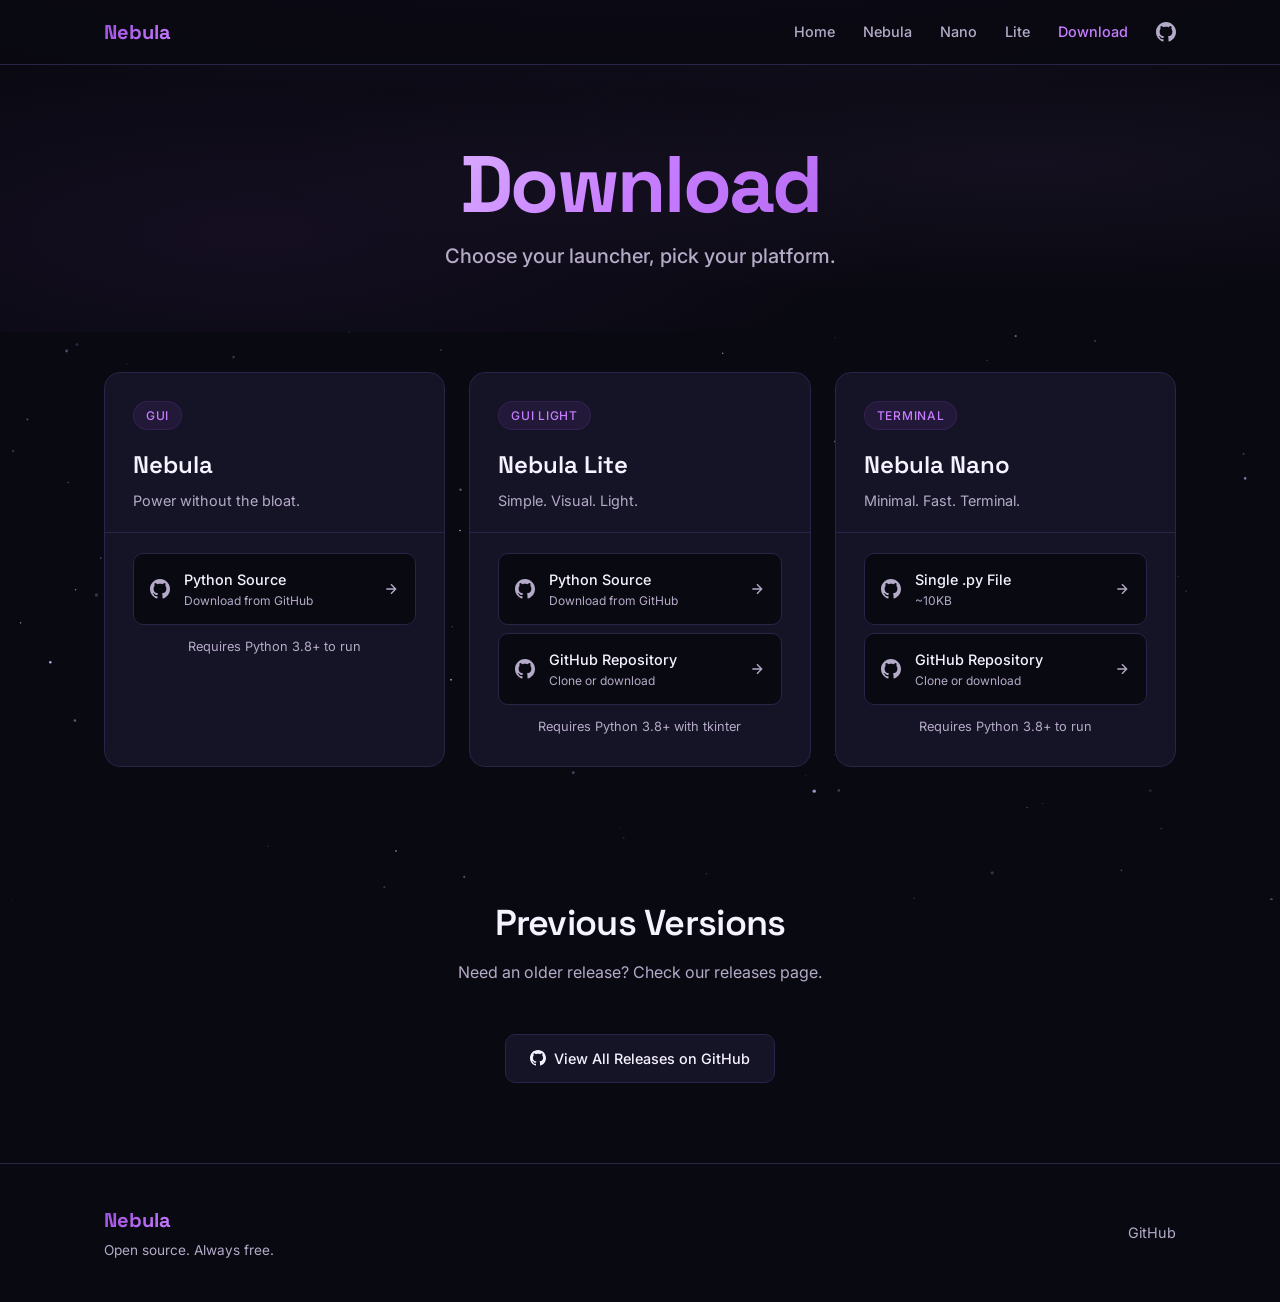
==== pages/download.html @ 5f7c695c "Add download page for Nebula Minecraft Launcher" ====
<!DOCTYPE html>
<html lang="en">
<head>
    <meta charset="UTF-8">
    <meta name="viewport" content="width=device-width, initial-scale=1.0">
    <title>Download Nebula - Minecraft Launcher</title>
    <link rel="preconnect" href="https://fonts.googleapis.com">
    <link rel="preconnect" href="https://fonts.gstatic.com" crossorigin>
    <link href="https://fonts.googleapis.com/css2?family=Inter:wght@400;500;600&family=JetBrains+Mono:wght@400;500&family=Space+Grotesk:wght@500;600;700&display=swap" rel="stylesheet">
    <link rel="stylesheet" href="../style.css">
</head>
<body>
    <canvas id="stars"></canvas>

    <div id="nav-placeholder" data-page="download"></div>

    <header class="download-hero">
        <div class="nebula-bg"></div>
        <div class="container download-hero-content">
            <h1 class="launcher-title">Download</h1>
            <p class="launcher-subtitle">Choose your launcher, pick your platform.</p>
        </div>
    </header>

    <section class="download-section">
        <div class="container">
            <div class="download-grid">
                <div class="download-card">
                    <div class="download-card-header">
                        <div class="card-badge">GUI</div>
                        <h2>Nebula</h2>
                        <p>Power without the bloat.</p>
                    </div>
                    <div class="download-card-body">
                        <div class="platform-list">
                            <a href="#" class="platform-item" data-platform="python">
                                <svg width="20" height="20" viewBox="0 0 24 24" fill="currentColor"><path d="M12 0c-6.626 0-12 5.373-12 12 0 5.302 3.438 9.8 8.207 11.387.599.111.793-.261.793-.577v-2.234c-3.338.726-4.033-1.416-4.033-1.416-.546-1.387-1.333-1.756-1.333-1.756-1.089-.745.083-.729.083-.729 1.205.084 1.839 1.237 1.839 1.237 1.07 1.834 2.807 1.304 3.492.997.107-.775.418-1.305.762-1.604-2.665-.305-5.467-1.334-5.467-5.931 0-1.311.469-2.381 1.236-3.221-.124-.303-.535-1.524.117-3.176 0 0 1.008-.322 3.301 1.23.957-.266 1.983-.399 3.003-.404 1.02.005 2.047.138 3.006.404 2.291-1.552 3.297-1.23 3.297-1.23.653 1.653.242 2.874.118 3.176.77.84 1.235 1.911 1.235 3.221 0 4.609-2.807 5.624-5.479 5.921.43.372.823 1.102.823 2.222v3.293c0 .319.192.694.801.576 4.765-1.589 8.199-6.086 8.199-11.386 0-6.627-5.373-12-12-12z"/></svg>
                                <div>
                                    <span class="platform-name">Python Source</span>
                                    <span class="platform-format">Download from GitHub</span>
                                </div>
                                <svg class="platform-arrow" width="16" height="16" viewBox="0 0 24 24" fill="none" stroke="currentColor" stroke-width="2"><path d="M5 12h14M12 5l7 7-7 7"/></svg>
                            </a>
                        </div>
                        <p class="download-note">Requires Python 3.8+ to run</p>
                    </div>
                </div>

                <div class="download-card">
                    <div class="download-card-header">
                        <div class="card-badge">GUI Light</div>
                        <h2>Nebula Lite</h2>
                        <p>Simple. Visual. Light.</p>
                    </div>
                    <div class="download-card-body">
                        <div class="platform-list">
                            <a href="#" class="platform-item" data-platform="python">
                                <svg width="20" height="20" viewBox="0 0 24 24" fill="currentColor"><path d="M12 0c-6.626 0-12 5.373-12 12 0 5.302 3.438 9.8 8.207 11.387.599.111.793-.261.793-.577v-2.234c-3.338.726-4.033-1.416-4.033-1.416-.546-1.387-1.333-1.756-1.333-1.756-1.089-.745.083-.729.083-.729 1.205.084 1.839 1.237 1.839 1.237 1.07 1.834 2.807 1.304 3.492.997.107-.775.418-1.305.762-1.604-2.665-.305-5.467-1.334-5.467-5.931 0-1.311.469-2.381 1.236-3.221-.124-.303-.535-1.524.117-3.176 0 0 1.008-.322 3.301 1.23.957-.266 1.983-.399 3.003-.404 1.02.005 2.047.138 3.006.404 2.291-1.552 3.297-1.23 3.297-1.23.653 1.653.242 2.874.118 3.176.77.84 1.235 1.911 1.235 3.221 0 4.609-2.807 5.624-5.479 5.921.43.372.823 1.102.823 2.222v3.293c0 .319.192.694.801.576 4.765-1.589 8.199-6.086 8.199-11.386 0-6.627-5.373-12-12-12z"/></svg>
                                <div>
                                    <span class="platform-name">Python Source</span>
                                    <span class="platform-format">Download from GitHub</span>
                                </div>
                                <svg class="platform-arrow" width="16" height="16" viewBox="0 0 24 24" fill="none" stroke="currentColor" stroke-width="2"><path d="M5 12h14M12 5l7 7-7 7"/></svg>
                            </a>

                            <a href="#" class="platform-item" data-platform="github">
                                <svg width="20" height="20" viewBox="0 0 24 24" fill="currentColor"><path d="M12 0c-6.626 0-12 5.373-12 12 0 5.302 3.438 9.8 8.207 11.387.599.111.793-.261.793-.577v-2.234c-3.338.726-4.033-1.416-4.033-1.416-.546-1.387-1.333-1.756-1.333-1.756-1.089-.745.083-.729.083-.729 1.205.084 1.839 1.237 1.839 1.237 1.07 1.834 2.807 1.304 3.492.997.107-.775.418-1.305.762-1.604-2.665-.305-5.467-1.334-5.467-5.931 0-1.311.469-2.381 1.236-3.221-.124-.303-.535-1.524.117-3.176 0 0 1.008-.322 3.301 1.23.957-.266 1.983-.399 3.003-.404 1.02.005 2.047.138 3.006.404 2.291-1.552 3.297-1.23 3.297-1.23.653 1.653.242 2.874.118 3.176.77.84 1.235 1.911 1.235 3.221 0 4.609-2.807 5.624-5.479 5.921.43.372.823 1.102.823 2.222v3.293c0 .319.192.694.801.576 4.765-1.589 8.199-6.086 8.199-11.386 0-6.627-5.373-12-12-12z"/></svg>
                                <div>
                                    <span class="platform-name">GitHub Repository</span>
                                    <span class="platform-format">Clone or download</span>
                                </div>
                                <svg class="platform-arrow" width="16" height="16" viewBox="0 0 24 24" fill="none" stroke="currentColor" stroke-width="2"><path d="M5 12h14M12 5l7 7-7 7"/></svg>
                            </a>
                        </div>
                        <p class="download-note">Requires Python 3.8+ with tkinter</p>
                    </div>
                </div>

                <div class="download-card">
                    <div class="download-card-header">
                        <div class="card-badge">Terminal</div>
                        <h2>Nebula Nano</h2>
                        <p>Minimal. Fast. Terminal.</p>
                    </div>
                    <div class="download-card-body">
                        <div class="platform-list">
                            <a href="#" class="platform-item" data-platform="python">
                                <svg width="20" height="20" viewBox="0 0 24 24" fill="currentColor"><path d="M12 0c-6.626 0-12 5.373-12 12 0 5.302 3.438 9.8 8.207 11.387.599.111.793-.261.793-.577v-2.234c-3.338.726-4.033-1.416-4.033-1.416-.546-1.387-1.333-1.756-1.333-1.756-1.089-.745.083-.729.083-.729 1.205.084 1.839 1.237 1.839 1.237 1.07 1.834 2.807 1.304 3.492.997.107-.775.418-1.305.762-1.604-2.665-.305-5.467-1.334-5.467-5.931 0-1.311.469-2.381 1.236-3.221-.124-.303-.535-1.524.117-3.176 0 0 1.008-.322 3.301 1.23.957-.266 1.983-.399 3.003-.404 1.02.005 2.047.138 3.006.404 2.291-1.552 3.297-1.23 3.297-1.23.653 1.653.242 2.874.118 3.176.77.84 1.235 1.911 1.235 3.221 0 4.609-2.807 5.624-5.479 5.921.43.372.823 1.102.823 2.222v3.293c0 .319.192.694.801.576 4.765-1.589 8.199-6.086 8.199-11.386 0-6.627-5.373-12-12-12z"/></svg>
                                <div>
                                    <span class="platform-name">Single .py File</span>
                                    <span class="platform-format">~10KB</span>
                                </div>
                                <svg class="platform-arrow" width="16" height="16" viewBox="0 0 24 24" fill="none" stroke="currentColor" stroke-width="2"><path d="M5 12h14M12 5l7 7-7 7"/></svg>
                            </a>

                            <a href="#" class="platform-item" data-platform="github">
                                <svg width="20" height="20" viewBox="0 0 24 24" fill="currentColor"><path d="M12 0c-6.626 0-12 5.373-12 12 0 5.302 3.438 9.8 8.207 11.387.599.111.793-.261.793-.577v-2.234c-3.338.726-4.033-1.416-4.033-1.416-.546-1.387-1.333-1.756-1.333-1.756-1.089-.745.083-.729.083-.729 1.205.084 1.839 1.237 1.839 1.237 1.07 1.834 2.807 1.304 3.492.997.107-.775.418-1.305.762-1.604-2.665-.305-5.467-1.334-5.467-5.931 0-1.311.469-2.381 1.236-3.221-.124-.303-.535-1.524.117-3.176 0 0 1.008-.322 3.301 1.23.957-.266 1.983-.399 3.003-.404 1.02.005 2.047.138 3.006.404 2.291-1.552 3.297-1.23 3.297-1.23.653 1.653.242 2.874.118 3.176.77.84 1.235 1.911 1.235 3.221 0 4.609-2.807 5.624-5.479 5.921.43.372.823 1.102.823 2.222v3.293c0 .319.192.694.801.576 4.765-1.589 8.199-6.086 8.199-11.386 0-6.627-5.373-12-12-12z"/></svg>
                                <div>
                                    <span class="platform-name">GitHub Repository</span>
                                    <span class="platform-format">Clone or download</span>
                                </div>
                                <svg class="platform-arrow" width="16" height="16" viewBox="0 0 24 24" fill="none" stroke="currentColor" stroke-width="2"><path d="M5 12h14M12 5l7 7-7 7"/></svg>
                            </a>
                        </div>
                        <p class="download-note">Requires Python 3.8+ to run</p>
                    </div>
                </div>
            </div>


        </div>
    </section>



    <section class="old-versions-section">
        <div class="container">
            <div class="section-header">
                <h2 class="section-title">Previous Versions</h2>
                <p class="section-subtitle">Need an older release? Check our releases page.</p>
            </div>
            <div class="old-versions-cta">
                <a href="https://github.com" class="btn btn-secondary" target="_blank" rel="noopener">
                    <svg width="16" height="16" viewBox="0 0 24 24" fill="currentColor"><path d="M12 0c-6.626 0-12 5.373-12 12 0 5.302 3.438 9.8 8.207 11.387.599.111.793-.261.793-.577v-2.234c-3.338.726-4.033-1.416-4.033-1.416-.546-1.387-1.333-1.756-1.333-1.756-1.089-.745.083-.729.083-.729 1.205.084 1.839 1.237 1.839 1.237 1.07 1.834 2.807 1.304 3.492.997.107-.775.418-1.305.762-1.604-2.665-.305-5.467-1.334-5.467-5.931 0-1.311.469-2.381 1.236-3.221-.124-.303-.535-1.524.117-3.176 0 0 1.008-.322 3.301 1.23.957-.266 1.983-.399 3.003-.404 1.02.005 2.047.138 3.006.404 2.291-1.552 3.297-1.23 3.297-1.23.653 1.653.242 2.874.118 3.176.77.84 1.235 1.911 1.235 3.221 0 4.609-2.807 5.624-5.479 5.921.43.372.823 1.102.823 2.222v3.293c0 .319.192.694.801.576 4.765-1.589 8.199-6.086 8.199-11.386 0-6.627-5.373-12-12-12z"/></svg>
                    View All Releases on GitHub
                </a>
            </div>
        </div>
    </section>

    <footer class="footer">
        <div class="container footer-content">
            <div class="footer-brand">
                <span class="logo">Nebula</span>
                <p>Open source. Always free.</p>
            </div>
            <div class="footer-links">
                <a href="https://github.com" target="_blank" rel="noopener">GitHub</a>
            </div>
        </div>
    </footer>

    <script src="../nav.js"></script>
    <script src="../script.js"></script>
</body>
</html>
---- style.css ----
*,
*::before,
*::after {
    margin: 0;
    padding: 0;
    box-sizing: border-box;
}

:root {
    --bg: #090911;
    --surface: #151326;
    --primary: #9D4EDD;
    --primary-hover: #B66CFF;
    --accent: #C77DFF;
    --text: #F5F3FF;
    --text-secondary: #B5ABC8;
    --border: #2B2348;
    --font-heading: 'Space Grotesk', sans-serif;
    --font-body: 'Inter', sans-serif;
    --font-mono: 'JetBrains Mono', monospace;
}

html {
    scroll-behavior: smooth;
}

body {
    font-family: var(--font-body);
    background-color: var(--bg);
    color: var(--text);
    line-height: 1.6;
    overflow-x: hidden;
}

#stars {
    position: fixed;
    top: 0;
    left: 0;
    width: 100%;
    height: 100%;
    z-index: 0;
    pointer-events: none;
}

.container {
    max-width: 1120px;
    margin: 0 auto;
    padding: 0 24px;
}

/* Navbar */
.navbar {
    position: fixed;
    top: 0;
    left: 0;
    right: 0;
    z-index: 100;
    background: rgba(9, 9, 17, 0.8);
    backdrop-filter: blur(12px);
    border-bottom: 1px solid var(--border);
}

.nav-content {
    display: flex;
    align-items: center;
    justify-content: space-between;
    height: 64px;
}

.logo {
    font-family: var(--font-heading);
    font-weight: 700;
    font-size: 1.25rem;
    color: var(--text);
    text-decoration: none;
    background: linear-gradient(135deg, var(--primary), var(--accent));
    -webkit-background-clip: text;
    -webkit-text-fill-color: transparent;
    background-clip: text;
}

.nav-links {
    display: flex;
    align-items: center;
    gap: 28px;
}

.nav-links a {
    color: var(--text-secondary);
    text-decoration: none;
    font-size: 0.9rem;
    font-weight: 500;
    transition: color 0.2s;
}

.nav-links a:hover {
    color: var(--text);
}

.nav-github {
    display: flex;
    align-items: center;
    gap: 6px;
}

/* Hero */
.hero {
    position: relative;
    min-height: 100vh;
    display: flex;
    align-items: center;
    padding-top: 64px;
    overflow: hidden;
}

.nebula-bg {
    position: absolute;
    inset: 0;
    background:
        radial-gradient(ellipse 80% 50% at 50% -20%, rgba(157, 78, 221, 0.15), transparent),
        radial-gradient(ellipse 60% 40% at 80% 50%, rgba(199, 125, 255, 0.06), transparent),
        radial-gradient(ellipse 50% 60% at 20% 70%, rgba(157, 78, 221, 0.08), transparent);
    z-index: 0;
    animation: nebula-drift 20s ease-in-out infinite alternate;
}

@keyframes nebula-drift {
    0% { opacity: 0.7; transform: scale(1); }
    100% { opacity: 1; transform: scale(1.05); }
}

.hero-content {
    position: relative;
    z-index: 1;
    text-align: center;
    padding: 80px 0;
}

.hero-badge {
    display: inline-block;
    padding: 6px 16px;
    background: rgba(157, 78, 221, 0.1);
    border: 1px solid rgba(157, 78, 221, 0.2);
    border-radius: 100px;
    font-size: 0.8rem;
    font-weight: 500;
    color: var(--accent);
    margin-bottom: 24px;
    letter-spacing: 0.02em;
}

.hero-title {
    font-family: var(--font-heading);
    font-size: clamp(3.5rem, 10vw, 7rem);
    font-weight: 700;
    line-height: 1;
    letter-spacing: -0.03em;
    background: linear-gradient(135deg, var(--text) 0%, var(--accent) 50%, var(--primary) 100%);
    -webkit-background-clip: text;
    -webkit-text-fill-color: transparent;
    background-clip: text;
    margin-bottom: 20px;
}

.hero-subtitle {
    font-size: clamp(1.1rem, 3vw, 1.5rem);
    color: var(--text-secondary);
    font-weight: 500;
    margin-bottom: 12px;
}

.hero-description {
    font-size: 1rem;
    color: var(--text-secondary);
    max-width: 540px;
    margin: 0 auto 40px;
    line-height: 1.7;
}

.hero-buttons {
    display: flex;
    align-items: center;
    justify-content: center;
    gap: 12px;
    flex-wrap: wrap;
}

.btn {
    display: inline-flex;
    align-items: center;
    gap: 8px;
    padding: 12px 24px;
    border-radius: 10px;
    font-size: 0.9rem;
    font-weight: 500;
    text-decoration: none;
    transition: all 0.2s ease;
    cursor: pointer;
    border: none;
    font-family: var(--font-body);
}

.btn-primary {
    background: var(--primary);
    color: #fff;
}

.btn-primary:hover {
    background: var(--primary-hover);
    transform: translateY(-1px);
    box-shadow: 0 4px 24px rgba(157, 78, 221, 0.3);
}

.btn-secondary {
    background: var(--surface);
    color: var(--text);
    border: 1px solid var(--border);
}

.btn-secondary:hover {
    border-color: var(--primary);
    background: rgba(157, 78, 221, 0.05);
    transform: translateY(-1px);
}

.btn-ghost {
    background: transparent;
    color: var(--text-secondary);
    border: 1px solid transparent;
}

.btn-ghost:hover {
    color: var(--text);
    border-color: var(--border);
}

.btn-sm {
    padding: 8px 16px;
    font-size: 0.8rem;
}

.nav-active {
    color: var(--accent) !important;
}

/* Launcher Pages */
.launcher-hero {
    position: relative;
    padding-top: 64px;
    overflow: hidden;
    background: var(--bg);
}

.launcher-hero-content {
    position: relative;
    z-index: 1;
    text-align: center;
    padding: 100px 24px 80px;
}

.launcher-badge {
    display: inline-block;
    padding: 6px 16px;
    background: rgba(157, 78, 221, 0.1);
    border: 1px solid rgba(157, 78, 221, 0.2);
    border-radius: 100px;
    font-size: 0.8rem;
    font-weight: 500;
    color: var(--accent);
    margin-bottom: 24px;
    letter-spacing: 0.02em;
}

.launcher-title {
    font-family: var(--font-heading);
    font-size: clamp(2.5rem, 8vw, 5rem);
    font-weight: 700;
    line-height: 1;
    letter-spacing: -0.03em;
    background: linear-gradient(135deg, var(--text) 0%, var(--accent) 50%, var(--primary) 100%);
    -webkit-background-clip: text;
    -webkit-text-fill-color: transparent;
    background-clip: text;
    margin-bottom: 16px;
}

.launcher-tagline {
    font-size: clamp(1rem, 2.5vw, 1.25rem);
    color: var(--accent);
    font-weight: 500;
    margin-bottom: 8px;
}

.launcher-subtitle {
    font-size: clamp(1rem, 2.5vw, 1.25rem);
    color: var(--text-secondary);
    font-weight: 500;
}

.launcher-description {
    font-size: 1rem;
    color: var(--text-secondary);
    max-width: 540px;
    margin: 0 auto 32px;
    line-height: 1.7;
}

/* Feature Section */
.feature-section {
    position: relative;
    z-index: 1;
    padding: 80px 0;
}

.features-grid {
    display: grid;
    grid-template-columns: repeat(auto-fit, minmax(280px, 1fr));
    gap: 20px;
}

.feature-card {
    background: var(--surface);
    border: 1px solid var(--border);
    border-radius: 12px;
    padding: 28px;
    transition: border-color 0.3s, transform 0.3s;
}

.feature-card:hover {
    border-color: var(--primary);
    transform: translateY(-2px);
}

.feature-card-icon {
    font-size: 1.5rem;
    margin-bottom: 12px;
}

.feature-card h3 {
    font-family: var(--font-heading);
    font-size: 1.1rem;
    font-weight: 600;
    margin-bottom: 8px;
}

.feature-card p {
    color: var(--text-secondary);
    font-size: 0.9rem;
    line-height: 1.6;
}

/* Screenshot Section */
.screenshot-section {
    position: relative;
    z-index: 1;
    padding: 80px 0;
}

.screenshot-placeholder {
    max-width: 900px;
    margin: 0 auto;
}

.screenshot-frame {
    background: var(--surface);
    border: 1px solid var(--border);
    border-radius: 12px;
    aspect-ratio: 16 / 9;
    display: flex;
    align-items: center;
    justify-content: center;
}

.screenshot-placeholder-text {
    color: var(--text-secondary);
    font-size: 0.9rem;
}

/* CTA Section */
.cta-section {
    position: relative;
    z-index: 1;
    padding: 80px 0;
}

.cta-content {
    text-align: center;
    background: var(--surface);
    border: 1px solid var(--border);
    border-radius: 16px;
    padding: 60px 32px;
}

.cta-content h2 {
    font-family: var(--font-heading);
    font-size: 1.75rem;
    font-weight: 600;
    margin-bottom: 8px;
}

.cta-content p {
    color: var(--text-secondary);
    margin-bottom: 28px;
}

/* Nano Demo */
.nano-demo {
    max-width: 600px;
    margin: 0 auto 48px;
}

.terminal-block.large {
    font-size: 0.9rem;
}

.terminal-block.large code {
    font-size: 0.85rem;
    line-height: 1.6;
}

/* Code Blocks */
.code-section {
    position: relative;
    z-index: 1;
    padding: 80px 0;
}

.code-blocks {
    display: grid;
    grid-template-columns: repeat(auto-fit, minmax(300px, 1fr));
    gap: 20px;
}

.code-block {
    background: var(--surface);
    border: 1px solid var(--border);
    border-radius: 12px;
    padding: 24px;
}

.code-block h3 {
    font-family: var(--font-heading);
    font-size: 1rem;
    font-weight: 600;
    margin-bottom: 12px;
}

.code-block .terminal-block {
    margin-bottom: 0;
}

/* VS Section */
.vs-section {
    position: relative;
    z-index: 1;
    padding: 80px 0;
}

.comparison-table {
    overflow-x: auto;
    margin-bottom: 32px;
}

.comparison-table table {
    width: 100%;
    border-collapse: collapse;
    min-width: 400px;
}

.comparison-table th,
.comparison-table td {
    padding: 14px 20px;
    border: 1px solid var(--border);
    text-align: left;
}

.comparison-table th {
    background: var(--surface);
    font-family: var(--font-heading);
    font-weight: 600;
    color: var(--text);
}

.comparison-table td {
    color: var(--text-secondary);
}

.comparison-table tr:hover td {
    background: rgba(157, 78, 221, 0.03);
}

.text-dim {
    color: var(--text-secondary) !important;
}

.text-accent {
    color: var(--accent) !important;
    font-weight: 500;
}

.comparison-cta {
    text-align: center;
}

.comparison-cta p {
    color: var(--text-secondary);
    margin-bottom: 12px;
}

/* Download Page */
.download-hero {
    position: relative;
    padding-top: 64px;
    overflow: hidden;
    background: var(--bg);
}

.download-hero-content {
    position: relative;
    z-index: 1;
    text-align: center;
    padding: 80px 24px 60px;
}

.download-section {
    position: relative;
    z-index: 1;
    padding: 40px 0 80px;
}

.download-grid {
    display: grid;
    grid-template-columns: repeat(auto-fit, minmax(320px, 1fr));
    gap: 24px;
    margin-bottom: 48px;
}

.download-card {
    background: var(--surface);
    border: 1px solid var(--border);
    border-radius: 16px;
    overflow: hidden;
    transition: border-color 0.3s;
}

.download-card:hover {
    border-color: var(--primary);
}

.download-card-header {
    padding: 28px 28px 20px;
    border-bottom: 1px solid var(--border);
}

.download-card-header h2 {
    font-family: var(--font-heading);
    font-size: 1.5rem;
    font-weight: 600;
    margin-bottom: 4px;
}

.download-card-header p {
    color: var(--text-secondary);
    font-size: 0.9rem;
}

.download-card-body {
    padding: 20px 28px 28px;
}

.platform-list {
    display: flex;
    flex-direction: column;
    gap: 8px;
}

.platform-item {
    display: flex;
    align-items: center;
    gap: 14px;
    padding: 14px 16px;
    background: var(--bg);
    border: 1px solid var(--border);
    border-radius: 10px;
    text-decoration: none;
    color: var(--text);
    transition: all 0.2s;
}

.platform-item:hover {
    border-color: var(--primary);
    background: rgba(157, 78, 221, 0.05);
}

.platform-item svg:first-child {
    color: var(--text-secondary);
    flex-shrink: 0;
}

.platform-name {
    display: block;
    font-weight: 500;
    font-size: 0.9rem;
}

.platform-format {
    display: block;
    font-size: 0.75rem;
    color: var(--text-secondary);
}

.platform-arrow {
    margin-left: auto;
    color: var(--text-secondary);
    transition: transform 0.2s;
}

.platform-item:hover .platform-arrow {
    transform: translateX(4px);
    color: var(--accent);
}

.install-alternative {
    text-align: center;
}

.install-alternative h3 {
    font-family: var(--font-heading);
    font-size: 1rem;
    font-weight: 600;
    margin-bottom: 16px;
    color: var(--text-secondary);
}

.install-alternative .terminal-block {
    max-width: 500px;
    margin: 0 auto;
}

.download-note {
    margin-top: 12px;
    font-size: 0.8rem;
    color: var(--text-secondary);
    text-align: center;
}

/* Checksum Section */
.checksum-section {
    position: relative;
    z-index: 1;
    padding: 80px 0;
}

.checksum-grid {
    display: grid;
    grid-template-columns: repeat(auto-fit, minmax(300px, 1fr));
    gap: 20px;
}

.checksum-card {
    background: var(--surface);
    border: 1px solid var(--border);
    border-radius: 12px;
    padding: 24px;
}

.checksum-card h3 {
    font-family: var(--font-heading);
    font-size: 1rem;
    font-weight: 600;
    margin-bottom: 12px;
}

.checksum-card .terminal-block {
    margin-bottom: 16px;
}

.terminal-block.small {
    padding: 14px;
}

.terminal-block.small code {
    font-size: 0.75rem;
}

/* Old Versions */
.old-versions-section {
    position: relative;
    z-index: 1;
    padding: 0 0 80px;
}

.old-versions-cta {
    text-align: center;
}

/* Section Header */
.section-header {
    text-align: center;
    margin-bottom: 48px;
}

.section-title {
    font-family: var(--font-heading);
    font-size: 2.25rem;
    font-weight: 600;
    letter-spacing: -0.02em;
    margin-bottom: 8px;
}

.section-subtitle {
    color: var(--text-secondary);
    font-size: 1rem;
}

/* Family */
.family {
    position: relative;
    z-index: 1;
    padding: 100px 0;
}

.cards {
    display: grid;
    grid-template-columns: 1fr 1fr;
    gap: 24px;
}

.card {
    background: var(--surface);
    border: 1px solid var(--border);
    border-radius: 16px;
    padding: 36px;
    transition: border-color 0.3s, transform 0.3s;
}

.card:hover {
    border-color: var(--primary);
    transform: translateY(-4px);
}

.card-badge {
    display: inline-block;
    padding: 4px 12px;
    background: rgba(157, 78, 221, 0.1);
    border: 1px solid rgba(157, 78, 221, 0.15);
    border-radius: 100px;
    font-size: 0.75rem;
    font-weight: 500;
    color: var(--accent);
    margin-bottom: 16px;
    text-transform: uppercase;
    letter-spacing: 0.06em;
}

.alpha-badge {
    display: inline-block;
    padding: 4px 12px;
    background: rgba(245, 158, 11, 0.1);
    border: 1px solid rgba(245, 158, 11, 0.25);
    border-radius: 100px;
    font-size: 0.7rem;
    font-weight: 600;
    color: #f59e0b;
    text-transform: uppercase;
    letter-spacing: 0.08em;
}

.card-title {
    font-family: var(--font-heading);
    font-size: 1.5rem;
    font-weight: 600;
    margin-bottom: 4px;
}

.card-tagline {
    color: var(--accent);
    font-size: 0.9rem;
    font-weight: 500;
    margin-bottom: 8px;
}

.card-description {
    color: var(--text-secondary);
    font-size: 0.9rem;
    margin-bottom: 24px;
}

/* Terminal Block */
.terminal-block {
    background: #0d0b1a;
    border: 1px solid var(--border);
    border-radius: 10px;
    padding: 20px;
    margin-bottom: 24px;
    overflow-x: auto;
}

.terminal-block code {
    font-family: var(--font-mono);
    font-size: 0.8rem;
    line-height: 1.8;
    color: var(--text-secondary);
}

.terminal-comment {
    color: #5a5275;
}

.terminal-prompt {
    color: var(--accent);
}

/* Features */
.features-list {
    list-style: none;
    display: flex;
    flex-direction: column;
    gap: 12px;
    margin-bottom: 20px;
}

.features-list li {
    display: flex;
    align-items: center;
    gap: 10px;
    font-size: 0.9rem;
    color: var(--text-secondary);
}

.feature-icon {
    font-size: 1rem;
    width: 24px;
    text-align: center;
}

.card-note {
    font-size: 0.85rem;
    color: var(--primary);
    font-style: italic;
    margin-top: 4px;
}

/* Docs Section */
.docs-section {
    position: relative;
    z-index: 1;
    padding: 80px 0;
}

.docs-content {
    text-align: center;
    background: var(--surface);
    border: 1px solid var(--border);
    border-radius: 16px;
    padding: 60px 32px;
}

.docs-content h2 {
    font-family: var(--font-heading);
    font-size: 1.75rem;
    font-weight: 600;
    margin-bottom: 8px;
}

.docs-content p {
    color: var(--text-secondary);
    margin-bottom: 28px;
}

/* Footer */
.footer {
    position: relative;
    z-index: 1;
    border-top: 1px solid var(--border);
    padding: 40px 0;
}

.footer-content {
    display: flex;
    align-items: center;
    justify-content: space-between;
}

.footer-brand p {
    color: var(--text-secondary);
    font-size: 0.85rem;
    margin-top: 4px;
}

.footer-links {
    display: flex;
    gap: 24px;
}

.footer-links a {
    color: var(--text-secondary);
    text-decoration: none;
    font-size: 0.9rem;
    transition: color 0.2s;
}

.footer-links a:hover {
    color: var(--text);
}

/* Responsive */
@media (max-width: 768px) {
    .cards {
        grid-template-columns: 1fr;
    }

    .hero-buttons {
        flex-direction: column;
    }

    .hero-buttons .btn {
        width: 100%;
        justify-content: center;
    }

    .nav-links {
        gap: 16px;
    }

    .footer-content {
        flex-direction: column;
        gap: 20px;
        text-align: center;
    }

    .download-grid {
        grid-template-columns: 1fr;
    }

    .features-grid {
        grid-template-columns: 1fr;
    }

    .code-blocks {
        grid-template-columns: 1fr;
    }

    .checksum-grid {
        grid-template-columns: 1fr;
    }
}

@media (max-width: 480px) {
    .card {
        padding: 24px;
    }

    .hero-content {
        padding: 40px 0;
    }

    .section-title {
        font-size: 1.75rem;
    }

    .launcher-hero-content {
        padding: 60px 16px 40px;
    }

    .nav-links {
        gap: 10px;
        font-size: 0.8rem;
    }

    .nav-links a:not(.nav-github) {
        display: none;
    }

    .nav-github span {
        display: none;
    }
}
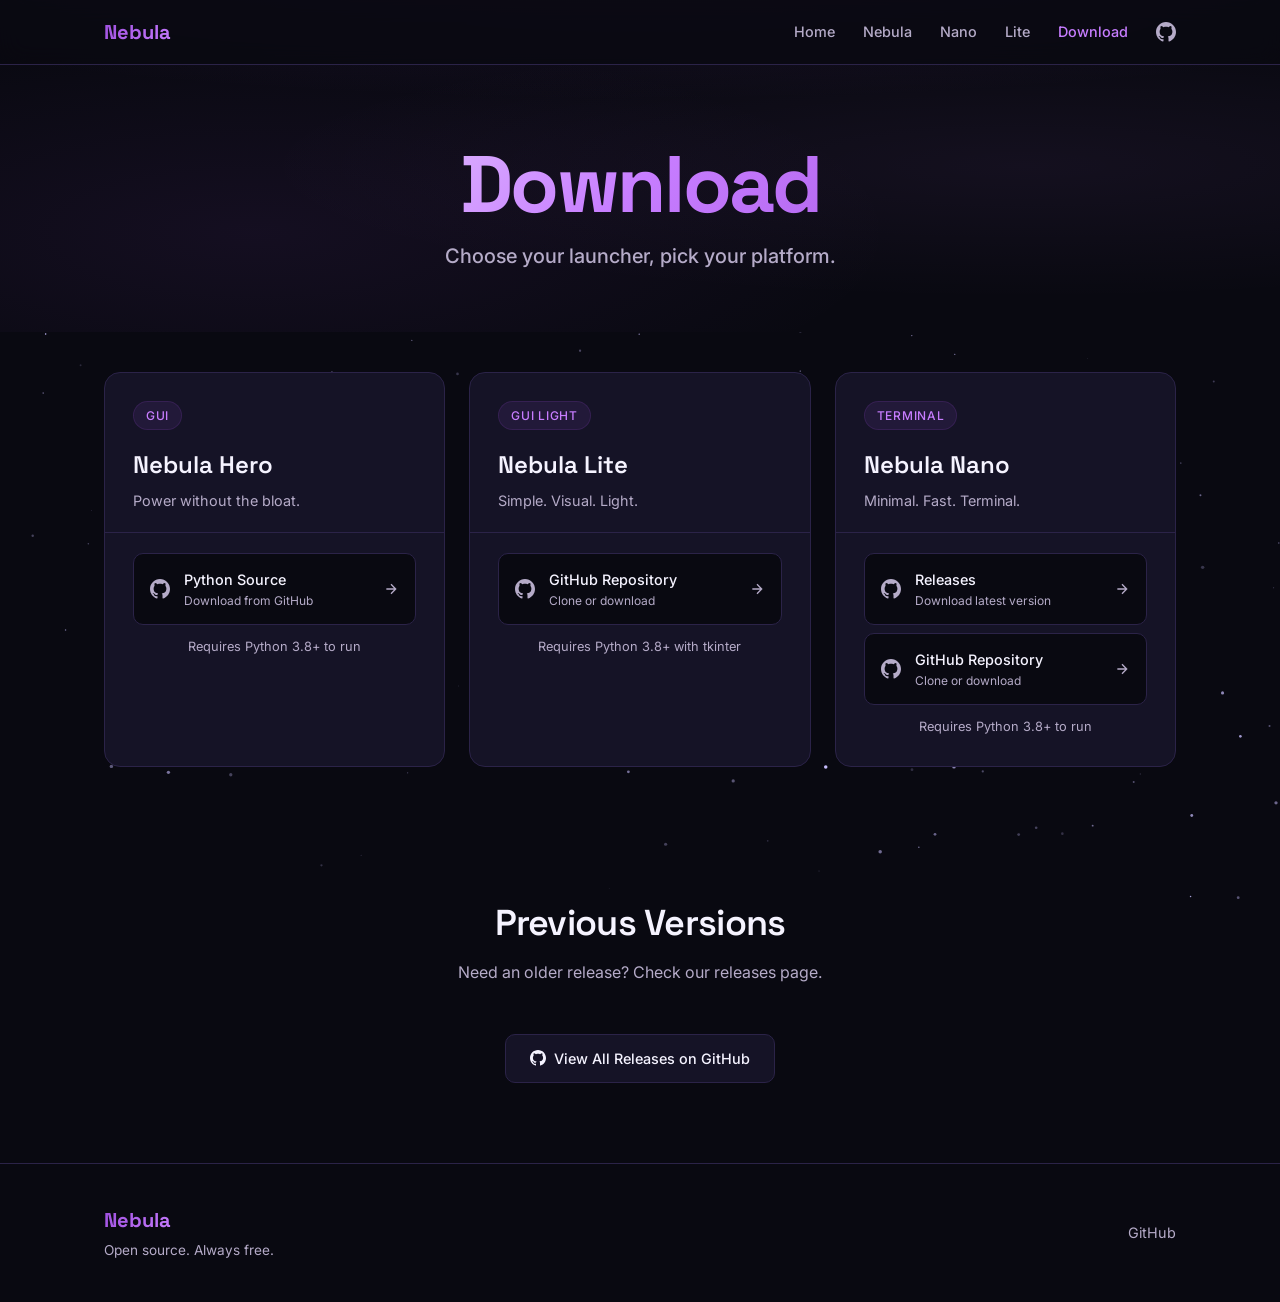
==== commit 259b405d: "yaps" ====
--- a/pages/download.html
+++ b/pages/download.html
@@ -3,7 +3,7 @@
 <head>
     <meta charset="UTF-8">
     <meta name="viewport" content="width=device-width, initial-scale=1.0">
-    <title>Download Nebula - Minecraft Launcher</title>
+    <title>Download Nebula Hero - Minecraft Launcher</title>
     <link rel="preconnect" href="https://fonts.googleapis.com">
     <link rel="preconnect" href="https://fonts.gstatic.com" crossorigin>
     <link href="https://fonts.googleapis.com/css2?family=Inter:wght@400;500;600&family=JetBrains+Mono:wght@400;500&family=Space+Grotesk:wght@500;600;700&display=swap" rel="stylesheet">
@@ -28,7 +28,7 @@
                 <div class="download-card">
                     <div class="download-card-header">
                         <div class="card-badge">GUI</div>
-                        <h2>Nebula</h2>
+                        <h2>Nebula Hero</h2>
                         <p>Power without the bloat.</p>
                     </div>
                     <div class="download-card-body">
@@ -54,16 +54,7 @@
                     </div>
                     <div class="download-card-body">
                         <div class="platform-list">
-                            <a href="#" class="platform-item" data-platform="python">
-                                <svg width="20" height="20" viewBox="0 0 24 24" fill="currentColor"><path d="M12 0c-6.626 0-12 5.373-12 12 0 5.302 3.438 9.8 8.207 11.387.599.111.793-.261.793-.577v-2.234c-3.338.726-4.033-1.416-4.033-1.416-.546-1.387-1.333-1.756-1.333-1.756-1.089-.745.083-.729.083-.729 1.205.084 1.839 1.237 1.839 1.237 1.07 1.834 2.807 1.304 3.492.997.107-.775.418-1.305.762-1.604-2.665-.305-5.467-1.334-5.467-5.931 0-1.311.469-2.381 1.236-3.221-.124-.303-.535-1.524.117-3.176 0 0 1.008-.322 3.301 1.23.957-.266 1.983-.399 3.003-.404 1.02.005 2.047.138 3.006.404 2.291-1.552 3.297-1.23 3.297-1.23.653 1.653.242 2.874.118 3.176.77.84 1.235 1.911 1.235 3.221 0 4.609-2.807 5.624-5.479 5.921.43.372.823 1.102.823 2.222v3.293c0 .319.192.694.801.576 4.765-1.589 8.199-6.086 8.199-11.386 0-6.627-5.373-12-12-12z"/></svg>
-                                <div>
-                                    <span class="platform-name">Python Source</span>
-                                    <span class="platform-format">Download from GitHub</span>
-                                </div>
-                                <svg class="platform-arrow" width="16" height="16" viewBox="0 0 24 24" fill="none" stroke="currentColor" stroke-width="2"><path d="M5 12h14M12 5l7 7-7 7"/></svg>
-                            </a>
-
-                            <a href="#" class="platform-item" data-platform="github">
+                            <a href="https://github.com/Nebula-Launcher/Lite" class="platform-item" data-platform="releases" target="_blank" rel="noopener">
                                 <svg width="20" height="20" viewBox="0 0 24 24" fill="currentColor"><path d="M12 0c-6.626 0-12 5.373-12 12 0 5.302 3.438 9.8 8.207 11.387.599.111.793-.261.793-.577v-2.234c-3.338.726-4.033-1.416-4.033-1.416-.546-1.387-1.333-1.756-1.333-1.756-1.089-.745.083-.729.083-.729 1.205.084 1.839 1.237 1.839 1.237 1.07 1.834 2.807 1.304 3.492.997.107-.775.418-1.305.762-1.604-2.665-.305-5.467-1.334-5.467-5.931 0-1.311.469-2.381 1.236-3.221-.124-.303-.535-1.524.117-3.176 0 0 1.008-.322 3.301 1.23.957-.266 1.983-.399 3.003-.404 1.02.005 2.047.138 3.006.404 2.291-1.552 3.297-1.23 3.297-1.23.653 1.653.242 2.874.118 3.176.77.84 1.235 1.911 1.235 3.221 0 4.609-2.807 5.624-5.479 5.921.43.372.823 1.102.823 2.222v3.293c0 .319.192.694.801.576 4.765-1.589 8.199-6.086 8.199-11.386 0-6.627-5.373-12-12-12z"/></svg>
                                 <div>
                                     <span class="platform-name">GitHub Repository</span>
@@ -84,16 +75,16 @@
                     </div>
                     <div class="download-card-body">
                         <div class="platform-list">
-                            <a href="#" class="platform-item" data-platform="python">
+                            <a href="https://github.com/Nebula-Launcher/nano/releases/" class="platform-item" data-platform="releases" target="_blank" rel="noopener">
                                 <svg width="20" height="20" viewBox="0 0 24 24" fill="currentColor"><path d="M12 0c-6.626 0-12 5.373-12 12 0 5.302 3.438 9.8 8.207 11.387.599.111.793-.261.793-.577v-2.234c-3.338.726-4.033-1.416-4.033-1.416-.546-1.387-1.333-1.756-1.333-1.756-1.089-.745.083-.729.083-.729 1.205.084 1.839 1.237 1.839 1.237 1.07 1.834 2.807 1.304 3.492.997.107-.775.418-1.305.762-1.604-2.665-.305-5.467-1.334-5.467-5.931 0-1.311.469-2.381 1.236-3.221-.124-.303-.535-1.524.117-3.176 0 0 1.008-.322 3.301 1.23.957-.266 1.983-.399 3.003-.404 1.02.005 2.047.138 3.006.404 2.291-1.552 3.297-1.23 3.297-1.23.653 1.653.242 2.874.118 3.176.77.84 1.235 1.911 1.235 3.221 0 4.609-2.807 5.624-5.479 5.921.43.372.823 1.102.823 2.222v3.293c0 .319.192.694.801.576 4.765-1.589 8.199-6.086 8.199-11.386 0-6.627-5.373-12-12-12z"/></svg>
                                 <div>
-                                    <span class="platform-name">Single .py File</span>
-                                    <span class="platform-format">~10KB</span>
+                                    <span class="platform-name">Releases</span>
+                                    <span class="platform-format">Download latest version</span>
                                 </div>
                                 <svg class="platform-arrow" width="16" height="16" viewBox="0 0 24 24" fill="none" stroke="currentColor" stroke-width="2"><path d="M5 12h14M12 5l7 7-7 7"/></svg>
                             </a>
 
-                            <a href="#" class="platform-item" data-platform="github">
+                            <a href="https://github.com/Nebula-Launcher/nano" class="platform-item" data-platform="github" target="_blank" rel="noopener">
                                 <svg width="20" height="20" viewBox="0 0 24 24" fill="currentColor"><path d="M12 0c-6.626 0-12 5.373-12 12 0 5.302 3.438 9.8 8.207 11.387.599.111.793-.261.793-.577v-2.234c-3.338.726-4.033-1.416-4.033-1.416-.546-1.387-1.333-1.756-1.333-1.756-1.089-.745.083-.729.083-.729 1.205.084 1.839 1.237 1.839 1.237 1.07 1.834 2.807 1.304 3.492.997.107-.775.418-1.305.762-1.604-2.665-.305-5.467-1.334-5.467-5.931 0-1.311.469-2.381 1.236-3.221-.124-.303-.535-1.524.117-3.176 0 0 1.008-.322 3.301 1.23.957-.266 1.983-.399 3.003-.404 1.02.005 2.047.138 3.006.404 2.291-1.552 3.297-1.23 3.297-1.23.653 1.653.242 2.874.118 3.176.77.84 1.235 1.911 1.235 3.221 0 4.609-2.807 5.624-5.479 5.921.43.372.823 1.102.823 2.222v3.293c0 .319.192.694.801.576 4.765-1.589 8.199-6.086 8.199-11.386 0-6.627-5.373-12-12-12z"/></svg>
                                 <div>
                                     <span class="platform-name">GitHub Repository</span>
--- a/style.css
+++ b/style.css
@@ -349,33 +349,6 @@
     line-height: 1.6;
 }
 
-/* Screenshot Section */
-.screenshot-section {
-    position: relative;
-    z-index: 1;
-    padding: 80px 0;
-}
-
-.screenshot-placeholder {
-    max-width: 900px;
-    margin: 0 auto;
-}
-
-.screenshot-frame {
-    background: var(--surface);
-    border: 1px solid var(--border);
-    border-radius: 12px;
-    aspect-ratio: 16 / 9;
-    display: flex;
-    align-items: center;
-    justify-content: center;
-}
-
-.screenshot-placeholder-text {
-    color: var(--text-secondary);
-    font-size: 0.9rem;
-}
-
 /* CTA Section */
 .cta-section {
     position: relative;
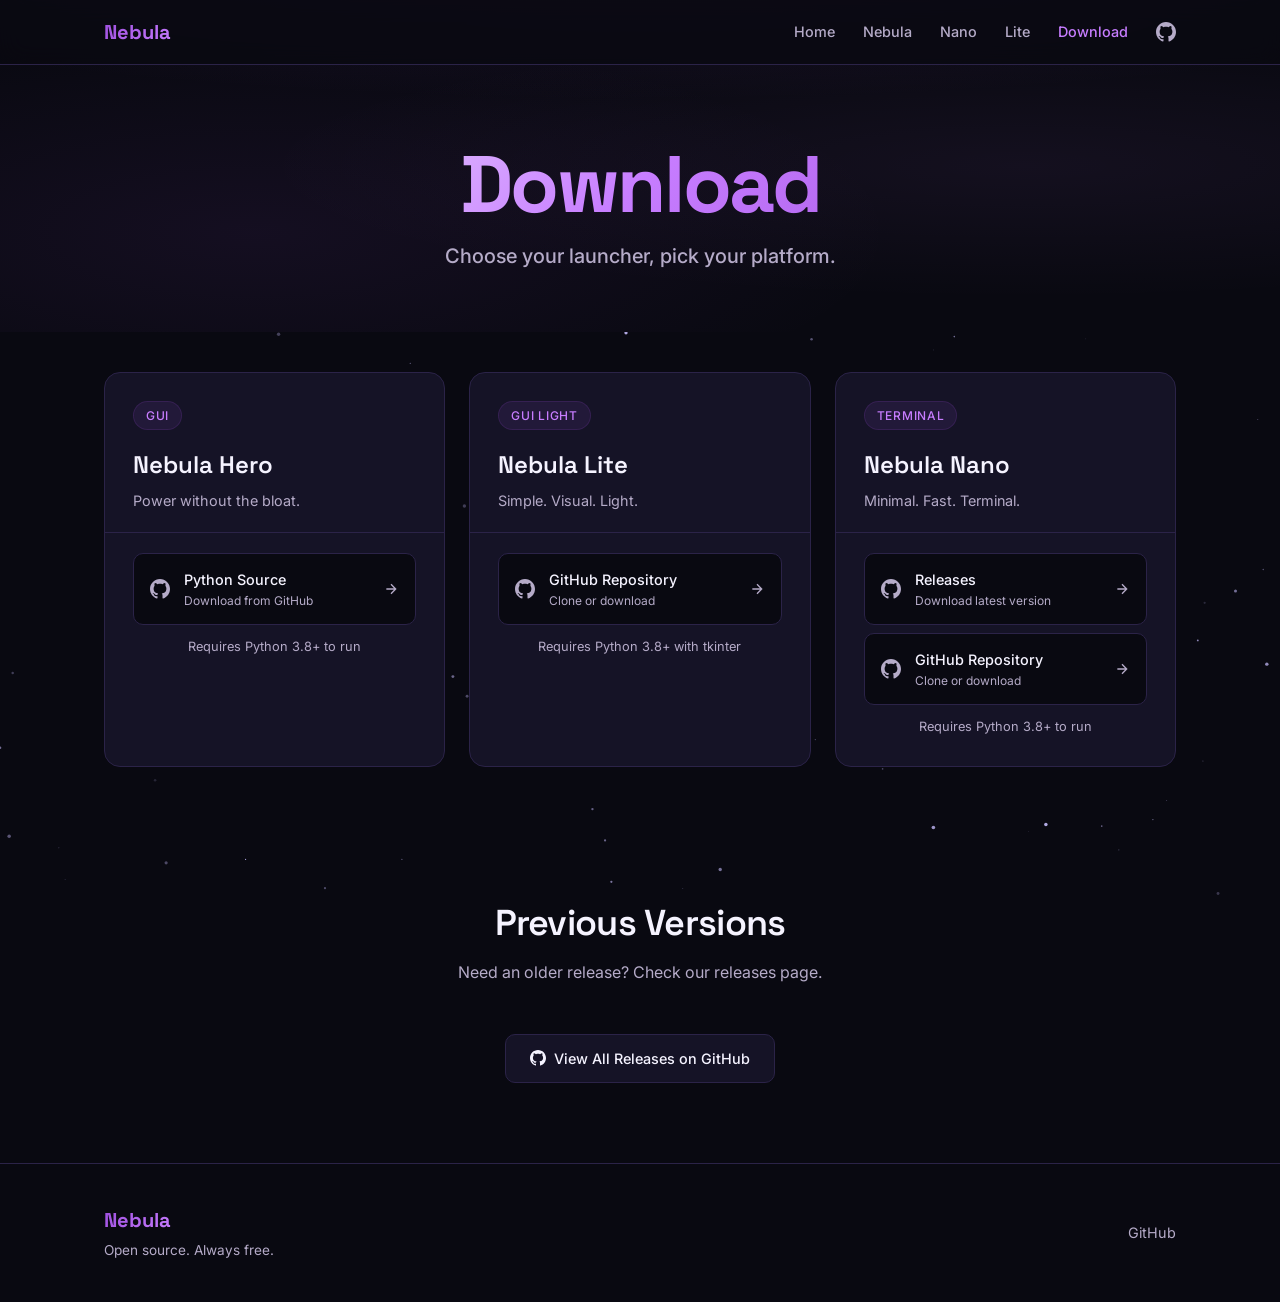
==== commit dc336b77: "*goons*" ====
--- a/pages/download.html
+++ b/pages/download.html
@@ -111,7 +111,7 @@
                 <p class="section-subtitle">Need an older release? Check our releases page.</p>
             </div>
             <div class="old-versions-cta">
-                <a href="https://github.com" class="btn btn-secondary" target="_blank" rel="noopener">
+                <a href="https://github.com/Nebula-Launcher" class="btn btn-secondary" target="_blank" rel="noopener">
                     <svg width="16" height="16" viewBox="0 0 24 24" fill="currentColor"><path d="M12 0c-6.626 0-12 5.373-12 12 0 5.302 3.438 9.8 8.207 11.387.599.111.793-.261.793-.577v-2.234c-3.338.726-4.033-1.416-4.033-1.416-.546-1.387-1.333-1.756-1.333-1.756-1.089-.745.083-.729.083-.729 1.205.084 1.839 1.237 1.839 1.237 1.07 1.834 2.807 1.304 3.492.997.107-.775.418-1.305.762-1.604-2.665-.305-5.467-1.334-5.467-5.931 0-1.311.469-2.381 1.236-3.221-.124-.303-.535-1.524.117-3.176 0 0 1.008-.322 3.301 1.23.957-.266 1.983-.399 3.003-.404 1.02.005 2.047.138 3.006.404 2.291-1.552 3.297-1.23 3.297-1.23.653 1.653.242 2.874.118 3.176.77.84 1.235 1.911 1.235 3.221 0 4.609-2.807 5.624-5.479 5.921.43.372.823 1.102.823 2.222v3.293c0 .319.192.694.801.576 4.765-1.589 8.199-6.086 8.199-11.386 0-6.627-5.373-12-12-12z"/></svg>
                     View All Releases on GitHub
                 </a>
@@ -126,7 +126,7 @@
                 <p>Open source. Always free.</p>
             </div>
             <div class="footer-links">
-                <a href="https://github.com" target="_blank" rel="noopener">GitHub</a>
+                <a href="https://github.com/Nebula-Launcher" target="_blank" rel="noopener">GitHub</a>
             </div>
         </div>
     </footer>
